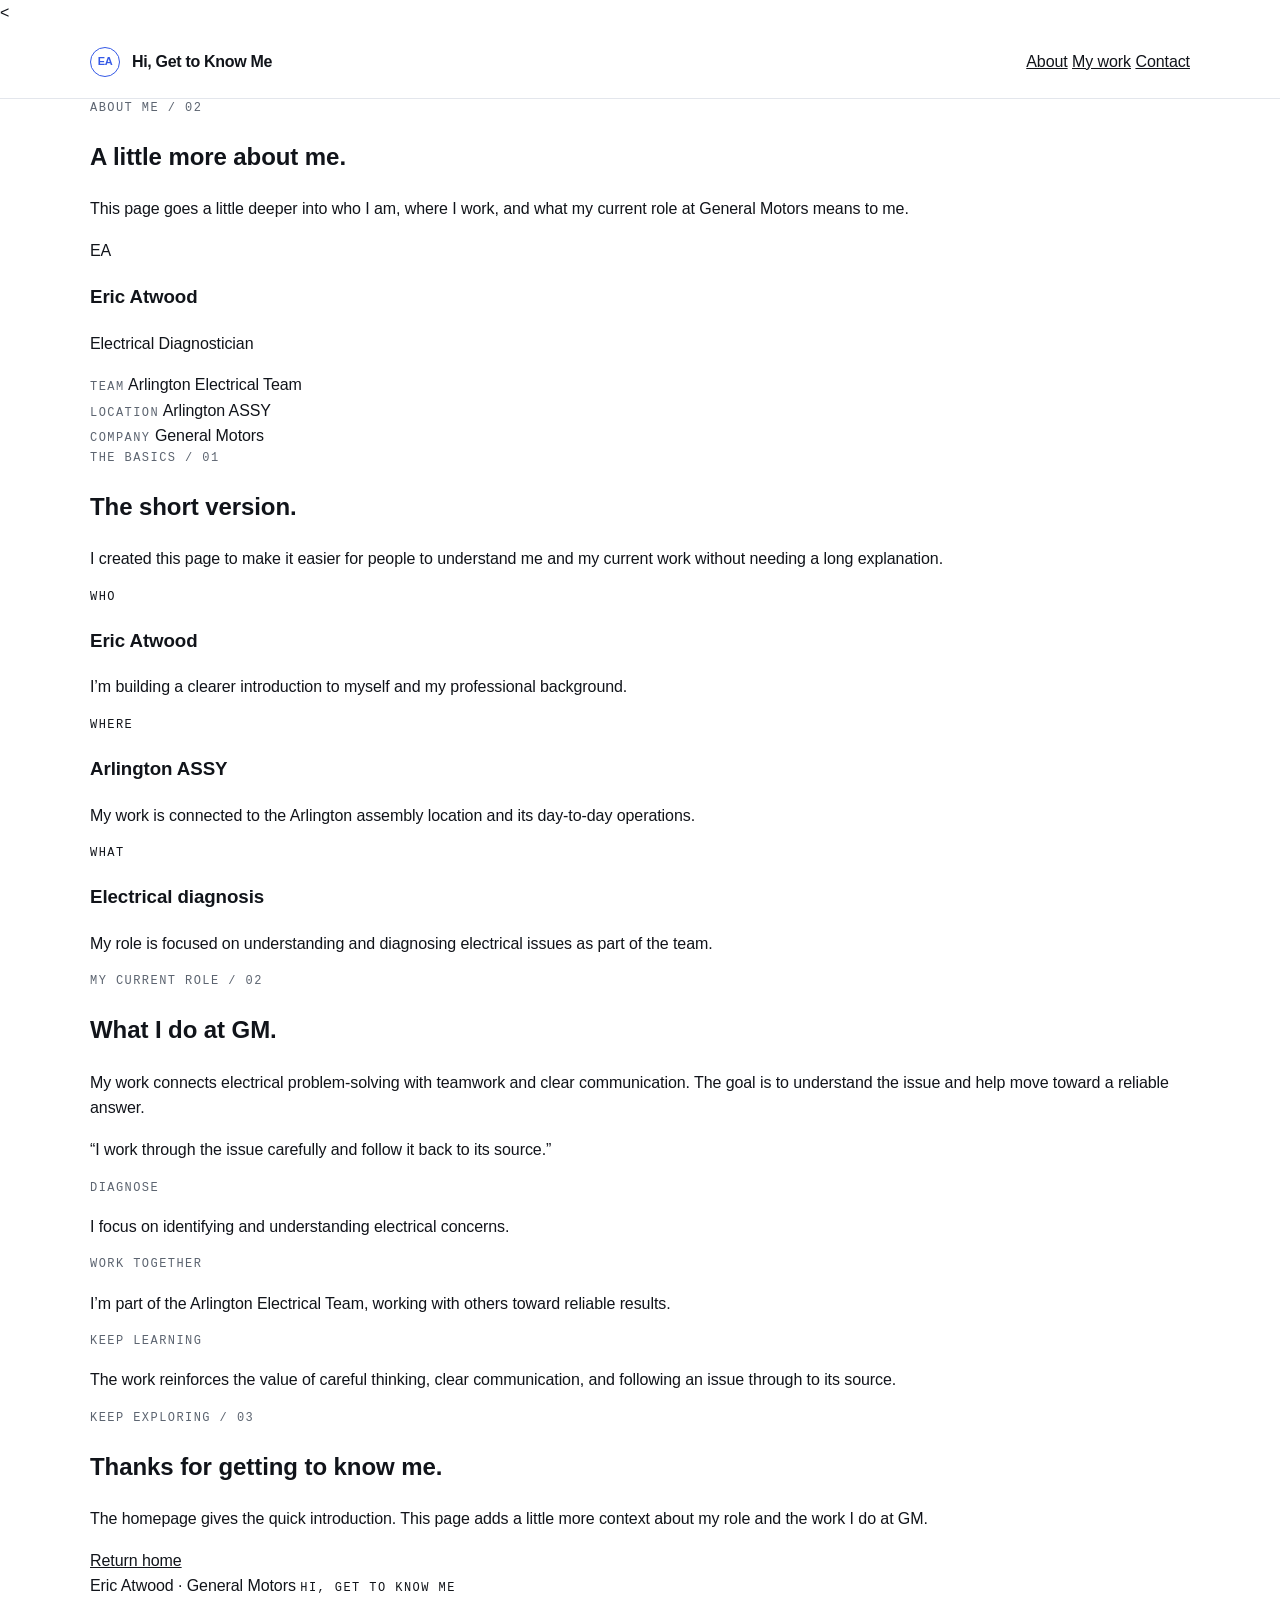
==== docs/about.html @ 465a48cb "working out issue found mislabeled file" ====
<<!DOCTYPE html>
<html lang="en">
<head>
  <meta charset="UTF-8">
  <meta name="viewport" content="width=device-width, initial-scale=1.0">
  <meta name="description" content="Learn more about Eric Atwood and his work as an Electrical Diagnostician at General Motors.">
  <meta name="glean-artifact-type" content="web_design">
  <title>About Eric | Hi, Get to Know Me</title>
  <link rel="stylesheet" href="style.css">
 
</head>
<body>
  <header class="site-header">
    <div class="shell nav">
      <a class="brand" href="index.html" aria-label="Return to the homepage">
        <span class="brand-mark">EA</span>
        <span>Hi, Get to Know Me</span>
      </a>

      <nav class="nav-links" aria-label="Main navigation">
        <a class="active" href="about.html" aria-current="page">About</a>
        <a href="index.html#work">My work</a>
        <a href="index.html#contact">Contact</a>
      </nav>
    </div>
  </header>

  <main>
    <section class="shell page-hero" aria-labelledby="page-title">
      <div class="reveal">
        <div class="eyebrow">About me / 02</div>
        <h1 id="page-title">A little more about me.</h1>

        <p>
          This page goes a little deeper into who I am, where I work, and
          what my current role at General Motors means to me.
        </p>
      </div>

      <aside class="profile-card reveal" aria-label="Profile summary">
        <div class="initials" aria-hidden="true">EA</div>
        <h3>Eric Atwood</h3>
        <p>Electrical Diagnostician</p>

        <div class="profile-line"></div>

        <div class="profile-meta">
          <div class="meta-row">
            <span class="meta-label">Team</span>
            <span>Arlington Electrical Team</span>
          </div>

          <div class="meta-row">
            <span class="meta-label">Location</span>
            <span>Arlington ASSY</span>
          </div>

          <div class="meta-row">
            <span class="meta-label">Company</span>
            <span>General Motors</span>
          </div>
        </div>
      </aside>
    </section>

    <section class="section" aria-labelledby="story-title">
      <div class="shell">
        <div class="section-heading reveal">
          <div>
            <div class="eyebrow">The basics / 01</div>
            <h2 id="story-title">The short version.</h2>
          </div>

          <p>
            I created this page to make it easier for people to understand
            me and my current work without needing a long explanation.
          </p>
        </div>

        <div class="story-grid">
          <article class="story-item reveal">
            <div class="mono">Who</div>
            <h3>Eric Atwood</h3>
            <p>
              I’m building a clearer introduction to myself and my
              professional background.
            </p>
          </article>

          <article class="story-item reveal">
            <div class="mono">Where</div>
            <h3>Arlington ASSY</h3>
            <p>
              My work is connected to the Arlington assembly location and
              its day-to-day operations.
            </p>
          </article>

          <article class="story-item reveal">
            <div class="mono">What</div>
            <h3>Electrical diagnosis</h3>
            <p>
              My role is focused on understanding and diagnosing electrical
              issues as part of the team.
            </p>
          </article>
        </div>
      </div>
    </section>

    <section class="section" aria-labelledby="role-title">
      <div class="shell">
        <div class="section-heading reveal">
          <div>
            <div class="eyebrow">My current role / 02</div>
            <h2 id="role-title">What I do at GM.</h2>
          </div>

          <p>
            My work connects electrical problem-solving with teamwork and
            clear communication. The goal is to understand the issue and
            help move toward a reliable answer.
          </p>
        </div>

        <div class="role-layout">
          <div class="role-callout reveal">
            <p>
              “I work through the issue carefully and follow it back to its
              source.”
            </p>
          </div>

          <div class="role-details reveal">
            <div class="detail-row">
              <div class="meta-label">Diagnose</div>
              <p>
                I focus on identifying and understanding electrical concerns.
              </p>
            </div>

            <div class="detail-row">
              <div class="meta-label">Work together</div>
              <p>
                I’m part of the Arlington Electrical Team, working with
                others toward reliable results.
              </p>
            </div>

            <div class="detail-row">
              <div class="meta-label">Keep learning</div>
              <p>
                The work reinforces the value of careful thinking, clear
                communication, and following an issue through to its source.
              </p>
            </div>
          </div>
        </div>
      </div>
    </section>

    <section class="shell return-section" aria-labelledby="return-title">
      <div class="reveal">
        <div class="eyebrow">Keep exploring / 03</div>
        <h2 id="return-title">Thanks for getting to know me.</h2>

        <p>
          The homepage gives the quick introduction. This page adds a little
          more context about my role and the work I do at GM.
        </p>
      </div>

      <a class="button reveal" href="index.html">Return home</a>
    </section>
  </main>

  <footer class="footer">
    <div class="shell footer-inner">
      <span>Eric Atwood · General Motors</span>
      <span class="mono">Hi, Get to Know Me</span>
    </div>
  </footer>

  <script>
    (function () {
      var revealItems = document.querySelectorAll(".reveal");

      if ("IntersectionObserver" in window) {
        var observer = new IntersectionObserver(function (entries) {
          entries.forEach(function (entry) {
            if (entry.isIntersecting) {
              entry.target.classList.add("visible");
              observer.unobserve(entry.target);
            }
          });
        }, { threshold: 0.12 });

        revealItems.forEach(function (item) {
          observer.observe(item);
        });
      } else {
        revealItems.forEach(function (item) {
          item.classList.add("visible");
        });
      }
    }());
  </script>

  <script>
    if (window.GleanBridge) {
      window.GleanBridge.postMessage({
        actionId: "export-pdf",
        type: "glean-add-menu",
        metadata: {
          label: "Export as PDF",
          icon: "export"
        }
      });

      window.GleanBridge.onMessage("action", function (data) {
        if (data.actionId === "export-pdf") {
          window.print();
        }
      });
    }
  </script>
</body>
</html>
---- docs/style.css ----
/* Shared stylesheet for index.html and about.html */

:root {
  --artifact-background: #ffffff;
  --artifact-background-light: #f1f3f6;
  --artifact-background-mid: #e9ecf1;
  --artifact-border-light: #e3e6ec;
  --artifact-border-dark: #cdd2db;
  --artifact-primary-brand: #3559e6;
  --artifact-primary-highlight: #0d0f14;
  --artifact-primary-hover: #2442b8;
  --artifact-selected: #eaeefc;
  --artifact-text-primary: #11141a;
  --artifact-text-secondary: #5c6470;
  --artifact-text-highlight: #e8eefc;
  --artifact-positive-background: #e8f6ee;
  --artifact-positive-text: #11141a;
  --artifact-positive: #159a6a;
  --artifact-negative: #dc4c4c;
  --artifact-focus: #7d98ff;
  --artifact-shadow: 0 16px 40px rgba(17, 20, 26, 0.08);
}

html[data-theme="dark"] {
  --artifact-background: #0a0b0e;
  --artifact-background-light: #121419;
  --artifact-background-mid: #181b22;
  --artifact-border-light: #23262e;
  --artifact-border-dark: #343844;
  --artifact-primary-brand: #6a92ff;
  --artifact-primary-highlight: #f5f7fb;
  --artifact-primary-hover: #88a8ff;
  --artifact-selected: #1a2030;
  --artifact-text-primary: #eef0f4;
  --artifact-text-secondary: #9aa0ad;
  --artifact-text-highlight: #14213d;
  --artifact-positive-background: #0e2a1d;
  --artifact-positive-text: #c8f5da;
  --artifact-positive: #46d39a;
  --artifact-negative: #ff6b6b;
  --artifact-focus: #9cb4ff;
  --artifact-shadow: 0 16px 40px rgba(0, 0, 0, 0.26);
}

* {
  box-sizing: border-box;
}

html {
  scroll-behavior: smooth;
}

body {
  margin: 0;
  background: var(--artifact-background);
  color: var(--artifact-text-primary);
  font-family: Inter, -apple-system, BlinkMacSystemFont,
    "Segoe UI", Helvetica, Arial, sans-serif;
  font-size: 16px;
  line-height: 1.6;
  letter-spacing: -0.005em;
}

a {
  color: inherit;
}

a:focus-visible,
button:focus-visible {
  outline: 3px solid var(--artifact-focus);
  outline-offset: 4px;
}

.shell {
  width: min(1100px, calc(100% - 40px));
  margin: 0 auto;
}

.mono,
.eyebrow,
.meta-label,
.nav-label {
  font-family: "SF Mono", "IBM Plex Mono", "Cascadia Code", Consolas, monospace;
  font-size: 12px;
  letter-spacing: 0.12em;
  text-transform: uppercase;
}

.eyebrow,
.meta-label,
.nav-label {
  color: var(--artifact-text-secondary);
}

.site-header {
  position: sticky;
  top: 0;
  z-index: 20;
  border-bottom: 1px solid var(--artifact-border-light);
  background: var(--artifact-background);
}

.nav {
  min-height: 72px;
  display: flex;
  align-items: center;
  justify-content: space-between;
  gap: 24px;
}

.brand {
  display: inline-flex;
  align-items: center;
  gap: 12px;
  text-decoration: none;
  font-weight: 650;
  letter-spacing: -0.02em;
}

.brand-mark {
  width: 30px;
  height: 30px;
  display: grid;
  place-items: center;
  border: 1px solid var(--artifact-primary-brand);
  border-radius: 50%;
  color: var(--artifact-primary-brand);
  font-size: 11px;
}
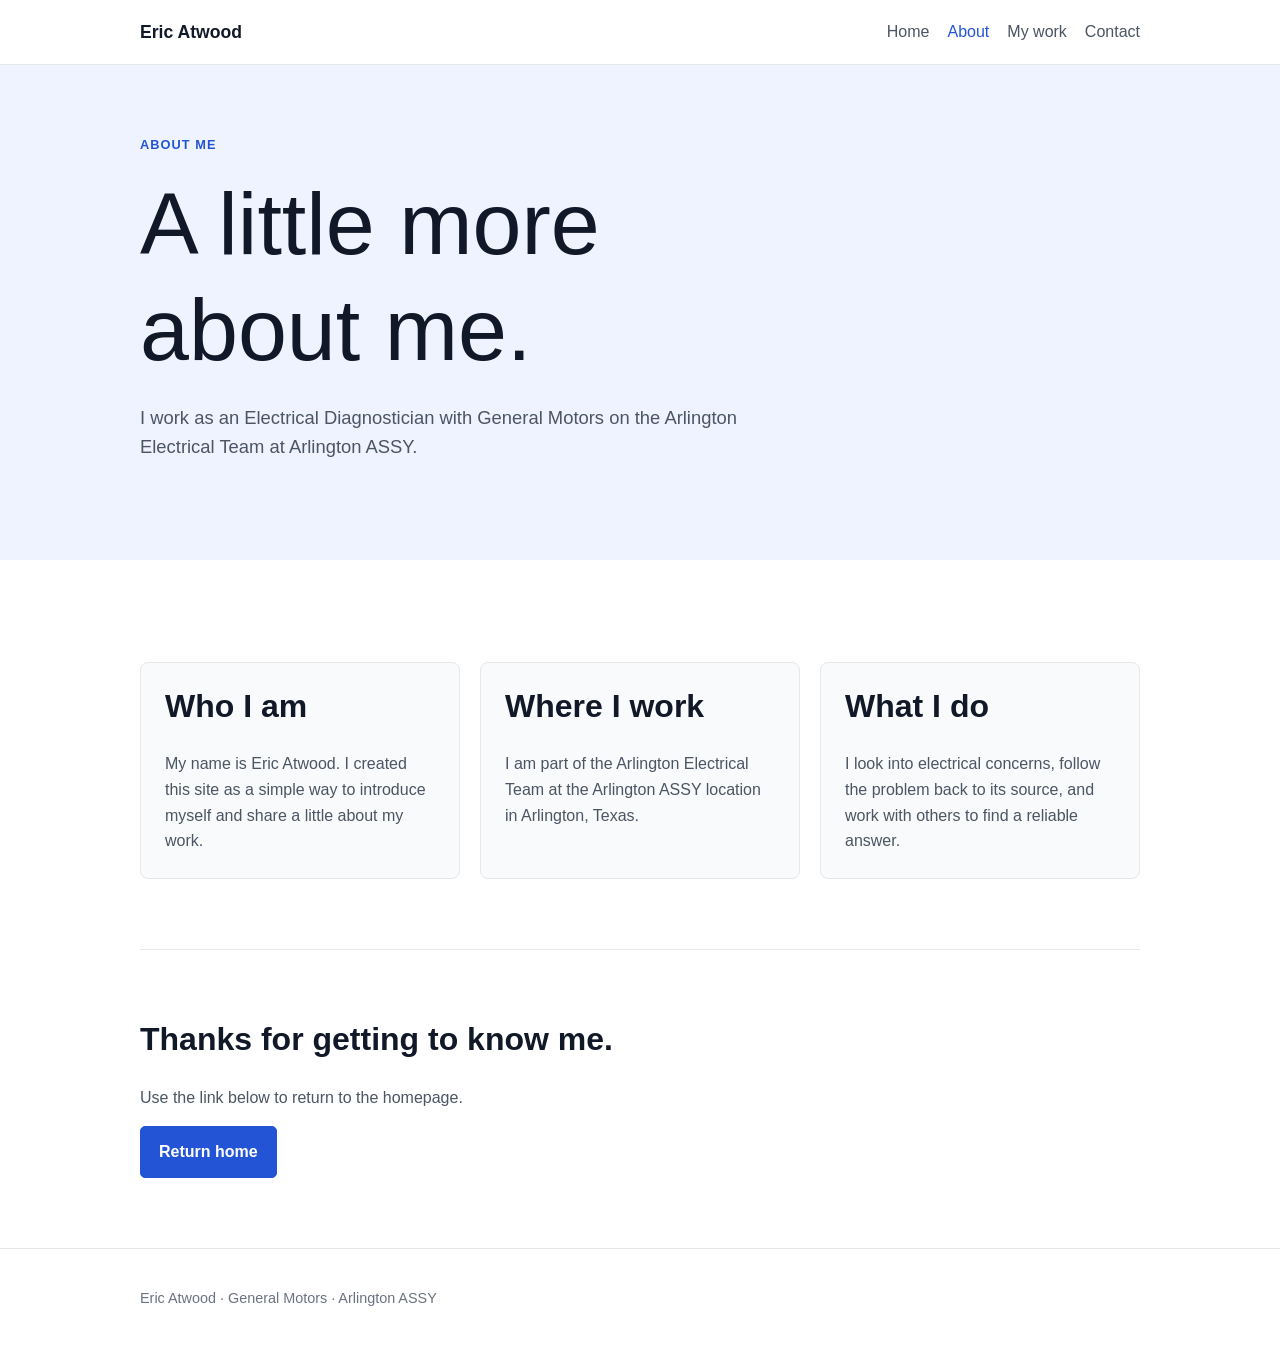
==== commit 05a06d2e: "updated files for working webpage Fixed issue with three files to work together" ====
--- a/docs/about.html
+++ b/docs/about.html
@@ -1,228 +1,75 @@
-<<!DOCTYPE html>
+<!DOCTYPE html>
 <html lang="en">
 <head>
   <meta charset="UTF-8">
   <meta name="viewport" content="width=device-width, initial-scale=1.0">
-  <meta name="description" content="Learn more about Eric Atwood and his work as an Electrical Diagnostician at General Motors.">
-  <meta name="glean-artifact-type" content="web_design">
-  <title>About Eric | Hi, Get to Know Me</title>
+  <title>About Eric Atwood</title>
   <link rel="stylesheet" href="style.css">
- 
 </head>
 <body>
-  <header class="site-header">
-    <div class="shell nav">
-      <a class="brand" href="index.html" aria-label="Return to the homepage">
-        <span class="brand-mark">EA</span>
-        <span>Hi, Get to Know Me</span>
-      </a>
-
-      <nav class="nav-links" aria-label="Main navigation">
-        <a class="active" href="about.html" aria-current="page">About</a>
+  <header>
+    <nav class="container">
+      <a class="logo" href="index.html">Eric Atwood</a>
+      <div class="nav-links">
+        <a href="index.html">Home</a>
+        <a href="about.html" aria-current="page">About</a>
         <a href="index.html#work">My work</a>
         <a href="index.html#contact">Contact</a>
-      </nav>
-    </div>
+      </div>
+    </nav>
   </header>
 
   <main>
-    <section class="shell page-hero" aria-labelledby="page-title">
-      <div class="reveal">
-        <div class="eyebrow">About me / 02</div>
-        <h1 id="page-title">A little more about me.</h1>
-
-        <p>
-          This page goes a little deeper into who I am, where I work, and
-          what my current role at General Motors means to me.
+    <section class="page-heading">
+      <div class="container">
+        <p class="eyebrow">About me</p>
+        <h1>A little more about me.</h1>
+        <p class="intro">
+          I work as an Electrical Diagnostician with General Motors on the
+          Arlington Electrical Team at Arlington ASSY.
         </p>
-      </div>
-
-      <aside class="profile-card reveal" aria-label="Profile summary">
-        <div class="initials" aria-hidden="true">EA</div>
-        <h3>Eric Atwood</h3>
-        <p>Electrical Diagnostician</p>
-
-        <div class="profile-line"></div>
-
-        <div class="profile-meta">
-          <div class="meta-row">
-            <span class="meta-label">Team</span>
-            <span>Arlington Electrical Team</span>
-          </div>
-
-          <div class="meta-row">
-            <span class="meta-label">Location</span>
-            <span>Arlington ASSY</span>
-          </div>
-
-          <div class="meta-row">
-            <span class="meta-label">Company</span>
-            <span>General Motors</span>
-          </div>
-        </div>
-      </aside>
-    </section>
-
-    <section class="section" aria-labelledby="story-title">
-      <div class="shell">
-        <div class="section-heading reveal">
-          <div>
-            <div class="eyebrow">The basics / 01</div>
-            <h2 id="story-title">The short version.</h2>
-          </div>
-
-          <p>
-            I created this page to make it easier for people to understand
-            me and my current work without needing a long explanation.
-          </p>
-        </div>
-
-        <div class="story-grid">
-          <article class="story-item reveal">
-            <div class="mono">Who</div>
-            <h3>Eric Atwood</h3>
-            <p>
-              I’m building a clearer introduction to myself and my
-              professional background.
-            </p>
-          </article>
-
-          <article class="story-item reveal">
-            <div class="mono">Where</div>
-            <h3>Arlington ASSY</h3>
-            <p>
-              My work is connected to the Arlington assembly location and
-              its day-to-day operations.
-            </p>
-          </article>
-
-          <article class="story-item reveal">
-            <div class="mono">What</div>
-            <h3>Electrical diagnosis</h3>
-            <p>
-              My role is focused on understanding and diagnosing electrical
-              issues as part of the team.
-            </p>
-          </article>
-        </div>
       </div>
     </section>
 
-    <section class="section" aria-labelledby="role-title">
-      <div class="shell">
-        <div class="section-heading reveal">
-          <div>
-            <div class="eyebrow">My current role / 02</div>
-            <h2 id="role-title">What I do at GM.</h2>
-          </div>
+    <section class="section container">
+      <div class="about-grid">
+        <article class="card">
+          <h2>Who I am</h2>
+          <p>
+            My name is Eric Atwood. I created this site as a simple way to
+            introduce myself and share a little about my work.
+          </p>
+        </article>
 
+        <article class="card">
+          <h2>Where I work</h2>
           <p>
-            My work connects electrical problem-solving with teamwork and
-            clear communication. The goal is to understand the issue and
-            help move toward a reliable answer.
+            I am part of the Arlington Electrical Team at the Arlington ASSY
+            location in Arlington, Texas.
           </p>
-        </div>
+        </article>
 
-        <div class="role-layout">
-          <div class="role-callout reveal">
-            <p>
-              “I work through the issue carefully and follow it back to its
-              source.”
-            </p>
-          </div>
-
-          <div class="role-details reveal">
-            <div class="detail-row">
-              <div class="meta-label">Diagnose</div>
-              <p>
-                I focus on identifying and understanding electrical concerns.
-              </p>
-            </div>
-
-            <div class="detail-row">
-              <div class="meta-label">Work together</div>
-              <p>
-                I’m part of the Arlington Electrical Team, working with
-                others toward reliable results.
-              </p>
-            </div>
-
-            <div class="detail-row">
-              <div class="meta-label">Keep learning</div>
-              <p>
-                The work reinforces the value of careful thinking, clear
-                communication, and following an issue through to its source.
-              </p>
-            </div>
-          </div>
-        </div>
+        <article class="card">
+          <h2>What I do</h2>
+          <p>
+            I look into electrical concerns, follow the problem back to its
+            source, and work with others to find a reliable answer.
+          </p>
+        </article>
       </div>
     </section>
 
-    <section class="shell return-section" aria-labelledby="return-title">
-      <div class="reveal">
-        <div class="eyebrow">Keep exploring / 03</div>
-        <h2 id="return-title">Thanks for getting to know me.</h2>
-
-        <p>
-          The homepage gives the quick introduction. This page adds a little
-          more context about my role and the work I do at GM.
-        </p>
-      </div>
-
-      <a class="button reveal" href="index.html">Return home</a>
+    <section class="section contact container">
+      <h2>Thanks for getting to know me.</h2>
+      <p>Use the link below to return to the homepage.</p>
+      <a class="button" href="index.html">Return home</a>
     </section>
   </main>
 
-  <footer class="footer">
-    <div class="shell footer-inner">
-      <span>Eric Atwood · General Motors</span>
-      <span class="mono">Hi, Get to Know Me</span>
+  <footer>
+    <div class="container">
+      <p>Eric Atwood · General Motors · Arlington ASSY</p>
     </div>
   </footer>
-
-  <script>
-    (function () {
-      var revealItems = document.querySelectorAll(".reveal");
-
-      if ("IntersectionObserver" in window) {
-        var observer = new IntersectionObserver(function (entries) {
-          entries.forEach(function (entry) {
-            if (entry.isIntersecting) {
-              entry.target.classList.add("visible");
-              observer.unobserve(entry.target);
-            }
-          });
-        }, { threshold: 0.12 });
-
-        revealItems.forEach(function (item) {
-          observer.observe(item);
-        });
-      } else {
-        revealItems.forEach(function (item) {
-          item.classList.add("visible");
-        });
-      }
-    }());
-  </script>
-
-  <script>
-    if (window.GleanBridge) {
-      window.GleanBridge.postMessage({
-        actionId: "export-pdf",
-        type: "glean-add-menu",
-        metadata: {
-          label: "Export as PDF",
-          icon: "export"
-        }
-      });
-
-      window.GleanBridge.onMessage("action", function (data) {
-        if (data.actionId === "export-pdf") {
-          window.print();
-        }
-      });
-    }
-  </script>
 </body>
-</html>
+</html>
--- a/docs/style.css
+++ b/docs/style.css
@@ -1,129 +1,193 @@
 /* Shared stylesheet for index.html and about.html */
-
-:root {
-  --artifact-background: #ffffff;
-  --artifact-background-light: #f1f3f6;
-  --artifact-background-mid: #e9ecf1;
-  --artifact-border-light: #e3e6ec;
-  --artifact-border-dark: #cdd2db;
-  --artifact-primary-brand: #3559e6;
-  --artifact-primary-highlight: #0d0f14;
-  --artifact-primary-hover: #2442b8;
-  --artifact-selected: #eaeefc;
-  --artifact-text-primary: #11141a;
-  --artifact-text-secondary: #5c6470;
-  --artifact-text-highlight: #e8eefc;
-  --artifact-positive-background: #e8f6ee;
-  --artifact-positive-text: #11141a;
-  --artifact-positive: #159a6a;
-  --artifact-negative: #dc4c4c;
-  --artifact-focus: #7d98ff;
-  --artifact-shadow: 0 16px 40px rgba(17, 20, 26, 0.08);
-}
-
-html[data-theme="dark"] {
-  --artifact-background: #0a0b0e;
-  --artifact-background-light: #121419;
-  --artifact-background-mid: #181b22;
-  --artifact-border-light: #23262e;
-  --artifact-border-dark: #343844;
-  --artifact-primary-brand: #6a92ff;
-  --artifact-primary-highlight: #f5f7fb;
-  --artifact-primary-hover: #88a8ff;
-  --artifact-selected: #1a2030;
-  --artifact-text-primary: #eef0f4;
-  --artifact-text-secondary: #9aa0ad;
-  --artifact-text-highlight: #14213d;
-  --artifact-positive-background: #0e2a1d;
-  --artifact-positive-text: #c8f5da;
-  --artifact-positive: #46d39a;
-  --artifact-negative: #ff6b6b;
-  --artifact-focus: #9cb4ff;
-  --artifact-shadow: 0 16px 40px rgba(0, 0, 0, 0.26);
-}
 
 * {
   box-sizing: border-box;
 }
 
-html {
-  scroll-behavior: smooth;
-}
-
 body {
   margin: 0;
-  background: var(--artifact-background);
-  color: var(--artifact-text-primary);
-  font-family: Inter, -apple-system, BlinkMacSystemFont,
-    "Segoe UI", Helvetica, Arial, sans-serif;
-  font-size: 16px;
+  color: #1f2937;
+  background: #ffffff;
+  font-family: Arial, Helvetica, sans-serif;
   line-height: 1.6;
-  letter-spacing: -0.005em;
 }
 
 a {
-  color: inherit;
+  color: #2454d6;
 }
 
-a:focus-visible,
-button:focus-visible {
-  outline: 3px solid var(--artifact-focus);
-  outline-offset: 4px;
-}
-
-.shell {
-  width: min(1100px, calc(100% - 40px));
+.container {
+  width: min(100% - 40px, 1000px);
   margin: 0 auto;
 }
 
-.mono,
-.eyebrow,
-.meta-label,
-.nav-label {
-  font-family: "SF Mono", "IBM Plex Mono", "Cascadia Code", Consolas, monospace;
-  font-size: 12px;
-  letter-spacing: 0.12em;
-  text-transform: uppercase;
+header {
+  border-bottom: 1px solid #e5e7eb;
+  background: #ffffff;
 }
 
-.eyebrow,
-.meta-label,
-.nav-label {
-  color: var(--artifact-text-secondary);
-}
-
-.site-header {
-  position: sticky;
-  top: 0;
-  z-index: 20;
-  border-bottom: 1px solid var(--artifact-border-light);
-  background: var(--artifact-background);
-}
-
-.nav {
-  min-height: 72px;
+nav {
+  min-height: 64px;
   display: flex;
   align-items: center;
   justify-content: space-between;
   gap: 24px;
 }
 
-.brand {
-  display: inline-flex;
-  align-items: center;
-  gap: 12px;
+.logo {
+  color: #111827;
+  font-size: 1.1rem;
+  font-weight: bold;
   text-decoration: none;
-  font-weight: 650;
-  letter-spacing: -0.02em;
 }
 
-.brand-mark {
-  width: 30px;
-  height: 30px;
+.nav-links {
+  display: flex;
+  flex-wrap: wrap;
+  gap: 18px;
+}
+
+.nav-links a {
+  color: #4b5563;
+  text-decoration: none;
+}
+
+.nav-links a:hover,
+.nav-links a[aria-current="page"] {
+  color: #2454d6;
+}
+
+.hero,
+.page-heading {
+  padding: 90px 0;
+  background: #eef3ff;
+}
+
+.page-heading {
+  padding: 70px 0;
+}
+
+.eyebrow {
+  margin: 0 0 16px;
+  color: #2454d6;
+  font-size: 0.8rem;
+  font-weight: bold;
+  letter-spacing: 0.08em;
+  text-transform: uppercase;
+}
+
+h1,
+h2,
+h3 {
+  margin-top: 0;
+  color: #111827;
+  line-height: 1.2;
+}
+
+h1 {
+  max-width: 700px;
+  margin-bottom: 20px;
+  font-size: clamp(2.8rem, 8vw, 5.5rem);
+  font-weight: 400;
+}
+
+h2 {
+  font-size: 2rem;
+}
+
+h3 {
+  margin-bottom: 8px;
+  font-size: 1.25rem;
+}
+
+.intro {
+  max-width: 650px;
+  margin: 0 0 28px;
+  color: #4b5563;
+  font-size: 1.15rem;
+}
+
+.button {
+  display: inline-block;
+  padding: 12px 18px;
+  border: 1px solid #2454d6;
+  border-radius: 5px;
+  background: #2454d6;
+  color: #ffffff;
+  text-decoration: none;
+  font-weight: bold;
+}
+
+.button:hover {
+  background: #183da3;
+  border-color: #183da3;
+}
+
+.button.secondary {
+  background: transparent;
+  color: #2454d6;
+}
+
+.section {
+  padding: 70px 0;
+}
+
+.section > p {
+  max-width: 650px;
+  color: #4b5563;
+}
+
+.cards,
+.about-grid {
   display: grid;
-  place-items: center;
-  border: 1px solid var(--artifact-primary-brand);
-  border-radius: 50%;
-  color: var(--artifact-primary-brand);
-  font-size: 11px;
-} +  grid-template-columns: repeat(3, 1fr);
+  gap: 20px;
+  margin-top: 32px;
+}
+
+.card {
+  padding: 24px;
+  border: 1px solid #e5e7eb;
+  border-radius: 8px;
+  background: #f9fafb;
+}
+
+.card p {
+  margin-bottom: 0;
+  color: #4b5563;
+}
+
+.contact {
+  border-top: 1px solid #e5e7eb;
+}
+
+footer {
+  padding: 24px 0;
+  border-top: 1px solid #e5e7eb;
+  color: #6b7280;
+  font-size: 0.9rem;
+}
+
+@media (max-width: 700px) {
+  nav {
+    align-items: flex-start;
+    flex-direction: column;
+    justify-content: center;
+    padding: 16px 0;
+  }
+
+  .nav-links {
+    gap: 12px;
+    font-size: 0.9rem;
+  }
+
+  .hero,
+  .page-heading {
+    padding: 60px 0;
+  }
+
+  .cards,
+  .about-grid {
+    grid-template-columns: 1fr;
+  }
+}
